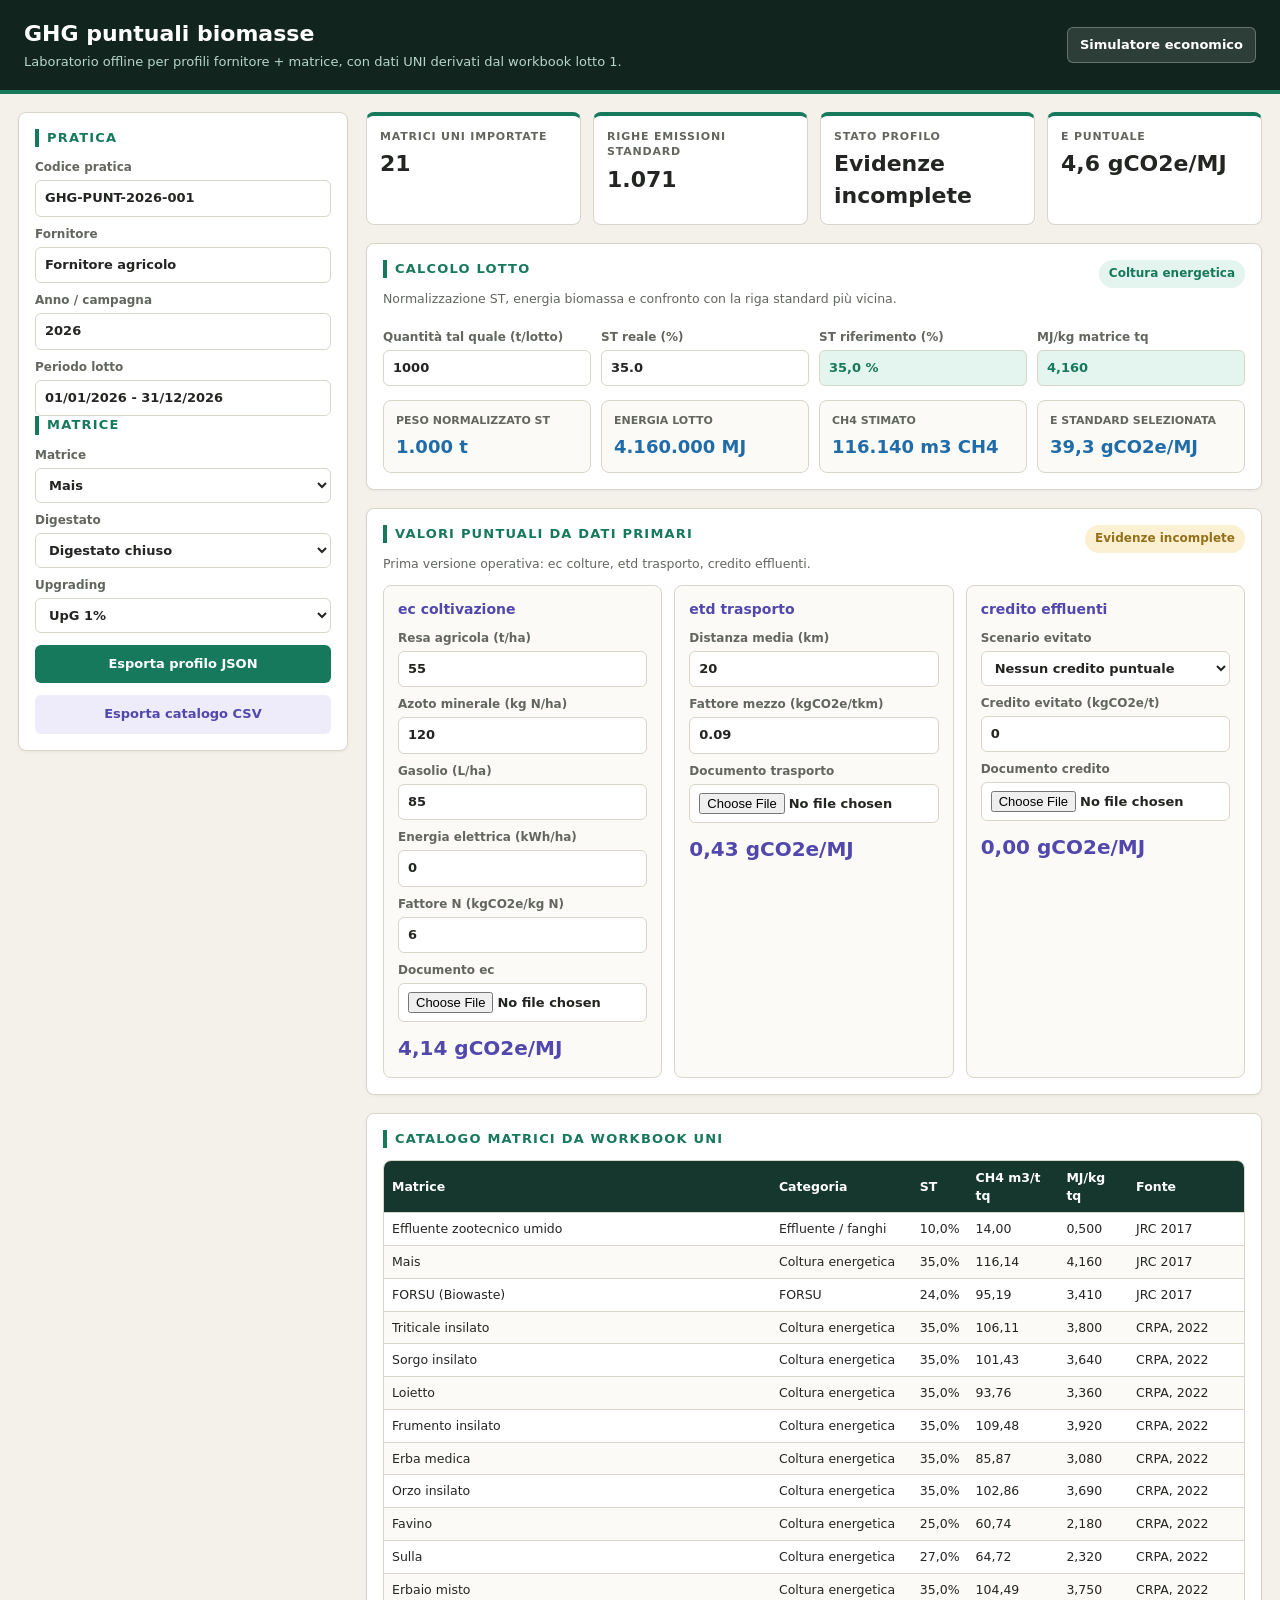
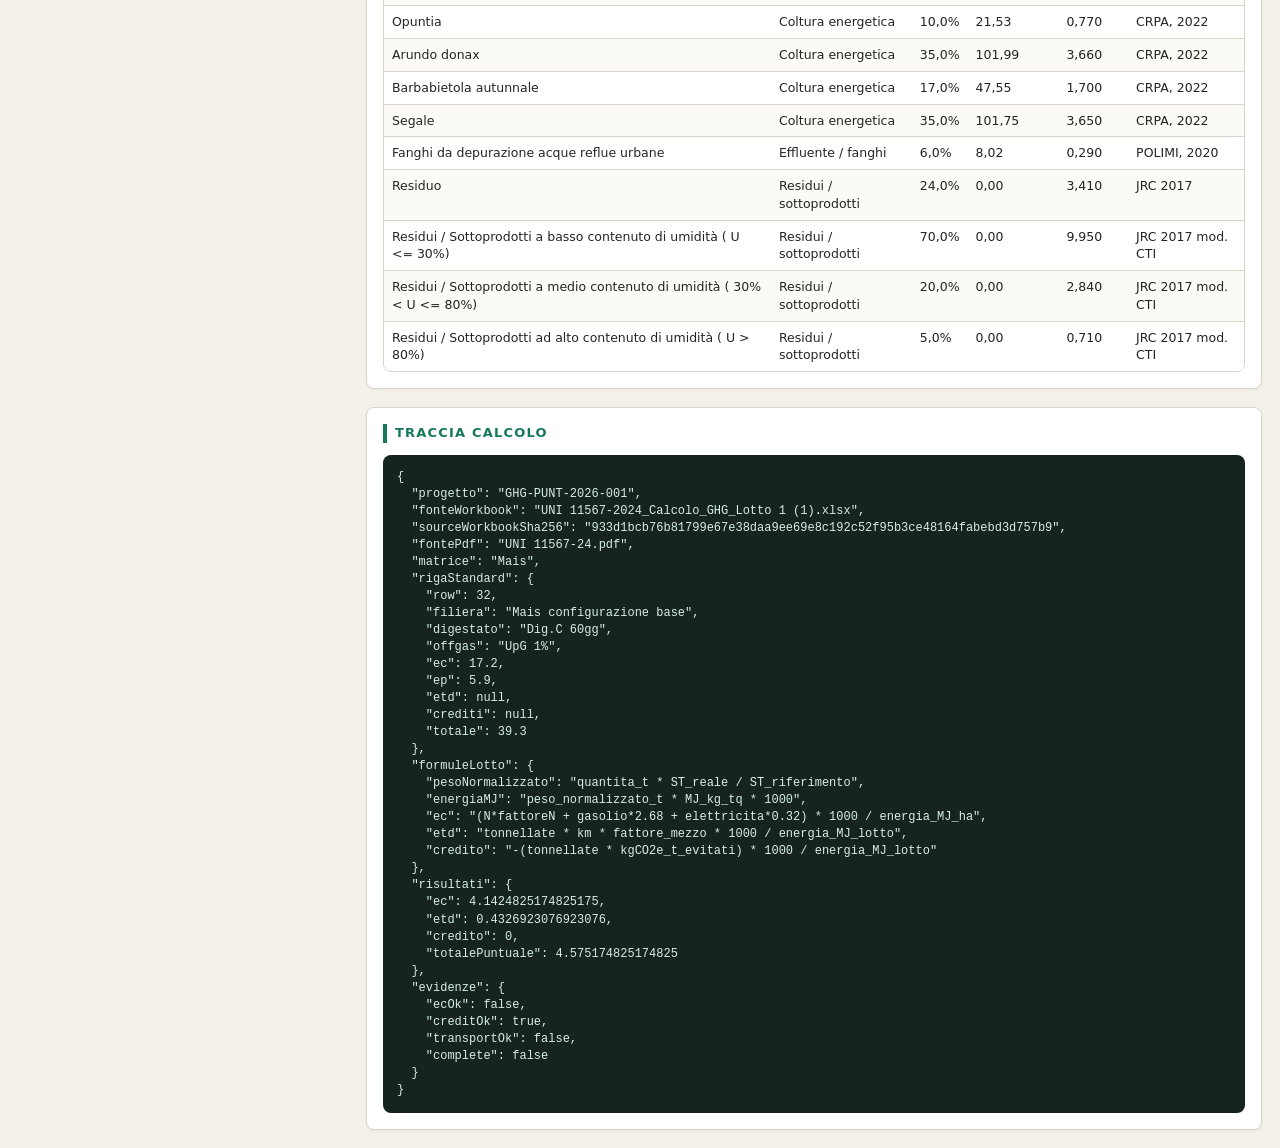
==== ghg-puntuali/index.html @ 894444f7 "Add punctual GHG analysis module" ====
<!DOCTYPE html>
<html lang="it">
<head>
  <meta charset="UTF-8">
  <meta name="viewport" content="width=device-width, initial-scale=1.0">
  <title>GHG puntuali biomasse - UNI/TS 11567:2024</title>
  <link rel="stylesheet" href="styles.css">
</head>
<body>
  <header class="app-header">
    <div>
      <h1>GHG puntuali biomasse</h1>
      <p>Laboratorio offline per profili fornitore + matrice, con dati UNI derivati dal workbook lotto 1.</p>
    </div>
    <a class="back-link" href="../index.html">Simulatore economico</a>
  </header>

  <main class="layout">
    <aside class="panel">
      <h2>Pratica</h2>
      <label>Codice pratica<input id="projectCode" value="GHG-PUNT-2026-001"></label>
      <label>Fornitore<input id="supplierName" value="Fornitore agricolo"></label>
      <label>Anno / campagna<input id="campaignYear" type="number" value="2026"></label>
      <label>Periodo lotto<input id="lotPeriod" value="01/01/2026 - 31/12/2026"></label>

      <h2>Matrice</h2>
      <label>Matrice<select id="matrixSelect"></select></label>
      <label>Digestato<select id="digestate">
        <option value="Dig.C">Digestato chiuso</option>
        <option value="Dig.A">Digestato aperto</option>
      </select></label>
      <label>Upgrading<select id="offgas">
        <option>UpG 1%</option>
        <option>UpG 0.2%</option>
        <option>S/C OffG</option>
        <option>C/C OffG</option>
      </select></label>

      <button id="downloadProfile" class="primary">Esporta profilo JSON</button>
      <button id="downloadCsv" class="secondary">Esporta catalogo CSV</button>
    </aside>

    <section class="content">
      <section class="kpis">
        <div class="kpi">
          <span>Matrici UNI importate</span>
          <strong id="kMatrices">-</strong>
        </div>
        <div class="kpi">
          <span>Righe emissioni standard</span>
          <strong id="kStandards">-</strong>
        </div>
        <div class="kpi">
          <span>Stato profilo</span>
          <strong id="kStatus">-</strong>
        </div>
        <div class="kpi">
          <span>E puntuale</span>
          <strong id="kPunctual">-</strong>
        </div>
      </section>

      <section class="panel wide">
        <div class="section-head">
          <div>
            <h2>Calcolo lotto</h2>
            <p>Normalizzazione ST, energia biomassa e confronto con la riga standard più vicina.</p>
          </div>
          <span id="matrixCategory" class="tag">-</span>
        </div>
        <div class="form-grid">
          <label>Quantità tal quale (t/lotto)<input id="quantityT" type="number" value="1000" min="0" step="1"></label>
          <label>ST reale (%)<input id="realSt" type="number" value="35" min="0" max="100" step="0.1"></label>
          <label>ST riferimento (%)<input id="refSt" readonly></label>
          <label>MJ/kg matrice tq<input id="mjKg" readonly></label>
        </div>
        <div class="result-grid">
          <div><span>Peso normalizzato ST</span><strong id="normTon">-</strong></div>
          <div><span>Energia lotto</span><strong id="energyMj">-</strong></div>
          <div><span>CH4 stimato</span><strong id="methaneM3">-</strong></div>
          <div><span>E standard selezionata</span><strong id="standardTotal">-</strong></div>
        </div>
      </section>

      <section class="panel wide">
        <div class="section-head">
          <div>
            <h2>Valori puntuali da dati primari</h2>
            <p>Prima versione operativa: ec colture, etd trasporto, credito effluenti.</p>
          </div>
          <span id="evidenceStatus" class="tag warn">Evidenze incomplete</span>
        </div>

        <div class="calc-columns">
          <div class="calc-card">
            <h3>ec coltivazione</h3>
            <label>Resa agricola (t/ha)<input id="yieldTha" type="number" value="55" min="0" step="0.1"></label>
            <label>Azoto minerale (kg N/ha)<input id="nitrogenKgHa" type="number" value="120" min="0" step="1"></label>
            <label>Gasolio (L/ha)<input id="dieselLHa" type="number" value="85" min="0" step="1"></label>
            <label>Energia elettrica (kWh/ha)<input id="electricityKwhHa" type="number" value="0" min="0" step="1"></label>
            <label>Fattore N (kgCO2e/kg N)<input id="factorN" type="number" value="6" min="0" step="0.01"></label>
            <label>Documento ec<input id="docEc" type="file"></label>
            <strong id="ecOut">-</strong>
          </div>

          <div class="calc-card">
            <h3>etd trasporto</h3>
            <label>Distanza media (km)<input id="distanceKm" type="number" value="20" min="0" step="0.1"></label>
            <label>Fattore mezzo (kgCO2e/tkm)<input id="transportFactor" type="number" value="0.09" min="0" step="0.001"></label>
            <label>Documento trasporto<input id="docTransport" type="file"></label>
            <strong id="etdOut">-</strong>
          </div>

          <div class="calc-card">
            <h3>credito effluenti</h3>
            <label>Scenario evitato<select id="avoidedScenario">
              <option value="none">Nessun credito puntuale</option>
              <option value="open_storage">Stoccaggio aperto evitato</option>
              <option value="covered_storage">Stoccaggio coperto migliorato</option>
            </select></label>
            <label>Credito evitato (kgCO2e/t)<input id="avoidedKgT" type="number" value="0" step="1"></label>
            <label>Documento credito<input id="docCredit" type="file"></label>
            <strong id="creditOut">-</strong>
          </div>
        </div>
      </section>

      <section class="panel wide">
        <h2>Catalogo matrici da workbook UNI</h2>
        <div class="table-wrap">
          <table>
            <thead>
              <tr><th>Matrice</th><th>Categoria</th><th>ST</th><th>CH4 m3/t tq</th><th>MJ/kg tq</th><th>Fonte</th></tr>
            </thead>
            <tbody id="matrixRows"></tbody>
          </table>
        </div>
      </section>

      <section class="panel wide">
        <h2>Traccia calcolo</h2>
        <pre id="traceBox"></pre>
      </section>
    </section>
  </main>

  <script src="data/uni11567-derived.js"></script>
  <script src="app.js"></script>
</body>
</html>
---- ghg-puntuali/styles.css ----
:root{
  --bg:#f4f1ea;
  --panel:#ffffff;
  --ink:#232522;
  --muted:#62665f;
  --line:#d9d5ca;
  --green:#16795b;
  --green2:#e4f4ee;
  --purple:#5147ad;
  --purple2:#eeecfb;
  --red:#b93a2f;
  --amber:#947018;
  --blue:#1f6ca8;
}
*{box-sizing:border-box}
body{margin:0;background:var(--bg);color:var(--ink);font-family:system-ui,-apple-system,"Segoe UI",Roboto,Arial,sans-serif;line-height:1.42}
.app-header{display:flex;justify-content:space-between;gap:16px;align-items:center;background:#11241e;color:#fff;padding:18px 24px;border-bottom:4px solid var(--green)}
.app-header h1{margin:0;font-size:22px}
.app-header p{margin:4px 0 0;color:#b8d5ca;font-size:13px}
.back-link{color:#fff;background:rgba(255,255,255,.12);text-decoration:none;padding:8px 12px;border:1px solid rgba(255,255,255,.28);border-radius:6px;font-size:13px;font-weight:700;white-space:nowrap}
.layout{max-width:1440px;margin:0 auto;padding:18px;display:grid;grid-template-columns:330px 1fr;gap:18px;align-items:start}
.content{display:grid;gap:18px}
.panel{background:var(--panel);border:1px solid var(--line);border-radius:8px;padding:16px;box-shadow:0 1px 3px rgba(0,0,0,.05)}
.panel.wide{min-width:0}
h2{margin:0 0 12px;font-size:13px;text-transform:uppercase;letter-spacing:1.2px;color:var(--green);border-left:4px solid var(--green);padding-left:8px}
h3{margin:0 0 10px;font-size:14px;color:var(--purple)}
p{margin:0}
label{display:block;margin:9px 0 0;font-size:12px;color:var(--muted);font-weight:650}
input,select{width:100%;margin-top:4px;padding:8px 9px;border:1px solid var(--line);border-radius:6px;background:#fff;color:var(--ink);font:inherit;font-size:13px}
input[readonly]{background:var(--green2);color:var(--green);font-weight:800}
input:focus,select:focus,button:focus{outline:2px solid #837be0;outline-offset:1px}
button{width:100%;border:0;border-radius:6px;padding:10px 12px;margin-top:12px;font:inherit;font-size:13px;font-weight:800;cursor:pointer}
.primary{background:var(--green);color:#fff}
.secondary{background:var(--purple2);color:var(--purple)}
.kpis{display:grid;grid-template-columns:repeat(4,minmax(0,1fr));gap:12px}
.kpi{background:#fff;border:1px solid var(--line);border-top:4px solid var(--green);border-radius:8px;padding:13px}
.kpi span{display:block;font-size:11px;color:var(--muted);text-transform:uppercase;letter-spacing:.8px;font-weight:800}
.kpi strong{display:block;margin-top:4px;font-size:22px;color:var(--ink)}
.section-head{display:flex;justify-content:space-between;gap:12px;align-items:flex-start;margin-bottom:12px}
.section-head p{color:var(--muted);font-size:12.5px}
.tag{display:inline-flex;align-items:center;min-height:28px;padding:5px 10px;border-radius:999px;background:var(--green2);color:var(--green);font-size:12px;font-weight:800;white-space:nowrap}
.tag.warn{background:#fbf0d2;color:var(--amber)}
.tag.no{background:#f9e4e1;color:var(--red)}
.form-grid{display:grid;grid-template-columns:repeat(4,minmax(0,1fr));gap:10px}
.result-grid{display:grid;grid-template-columns:repeat(4,minmax(0,1fr));gap:10px;margin-top:14px}
.result-grid div{border:1px solid var(--line);border-radius:8px;padding:12px;background:#fbfaf7}
.result-grid span{display:block;font-size:11px;color:var(--muted);text-transform:uppercase;font-weight:800}
.result-grid strong{display:block;margin-top:5px;color:var(--blue);font-size:18px}
.calc-columns{display:grid;grid-template-columns:repeat(3,minmax(0,1fr));gap:12px}
.calc-card{border:1px solid var(--line);border-radius:8px;padding:14px;background:#fbfaf7}
.calc-card strong{display:block;margin-top:12px;font-size:20px;color:var(--purple)}
.table-wrap{overflow:auto;border:1px solid var(--line);border-radius:8px}
table{width:100%;border-collapse:collapse;min-width:860px;font-size:12.5px;background:#fff}
th{position:sticky;top:0;background:#15372d;color:#fff;text-align:left;padding:8px}
td{border-top:1px solid var(--line);padding:7px 8px;vertical-align:top}
tbody tr:nth-child(even){background:#fbfaf7}
pre{white-space:pre-wrap;word-break:break-word;background:#16231f;color:#d7eee5;border-radius:8px;padding:14px;min-height:140px;font-size:12px;margin:0}
@media(max-width:1050px){
  .layout{grid-template-columns:1fr}
  .kpis,.form-grid,.result-grid,.calc-columns{grid-template-columns:1fr 1fr}
}
@media(max-width:680px){
  .app-header{display:block}
  .back-link{display:inline-block;margin-top:12px}
  .kpis,.form-grid,.result-grid,.calc-columns{grid-template-columns:1fr}
}
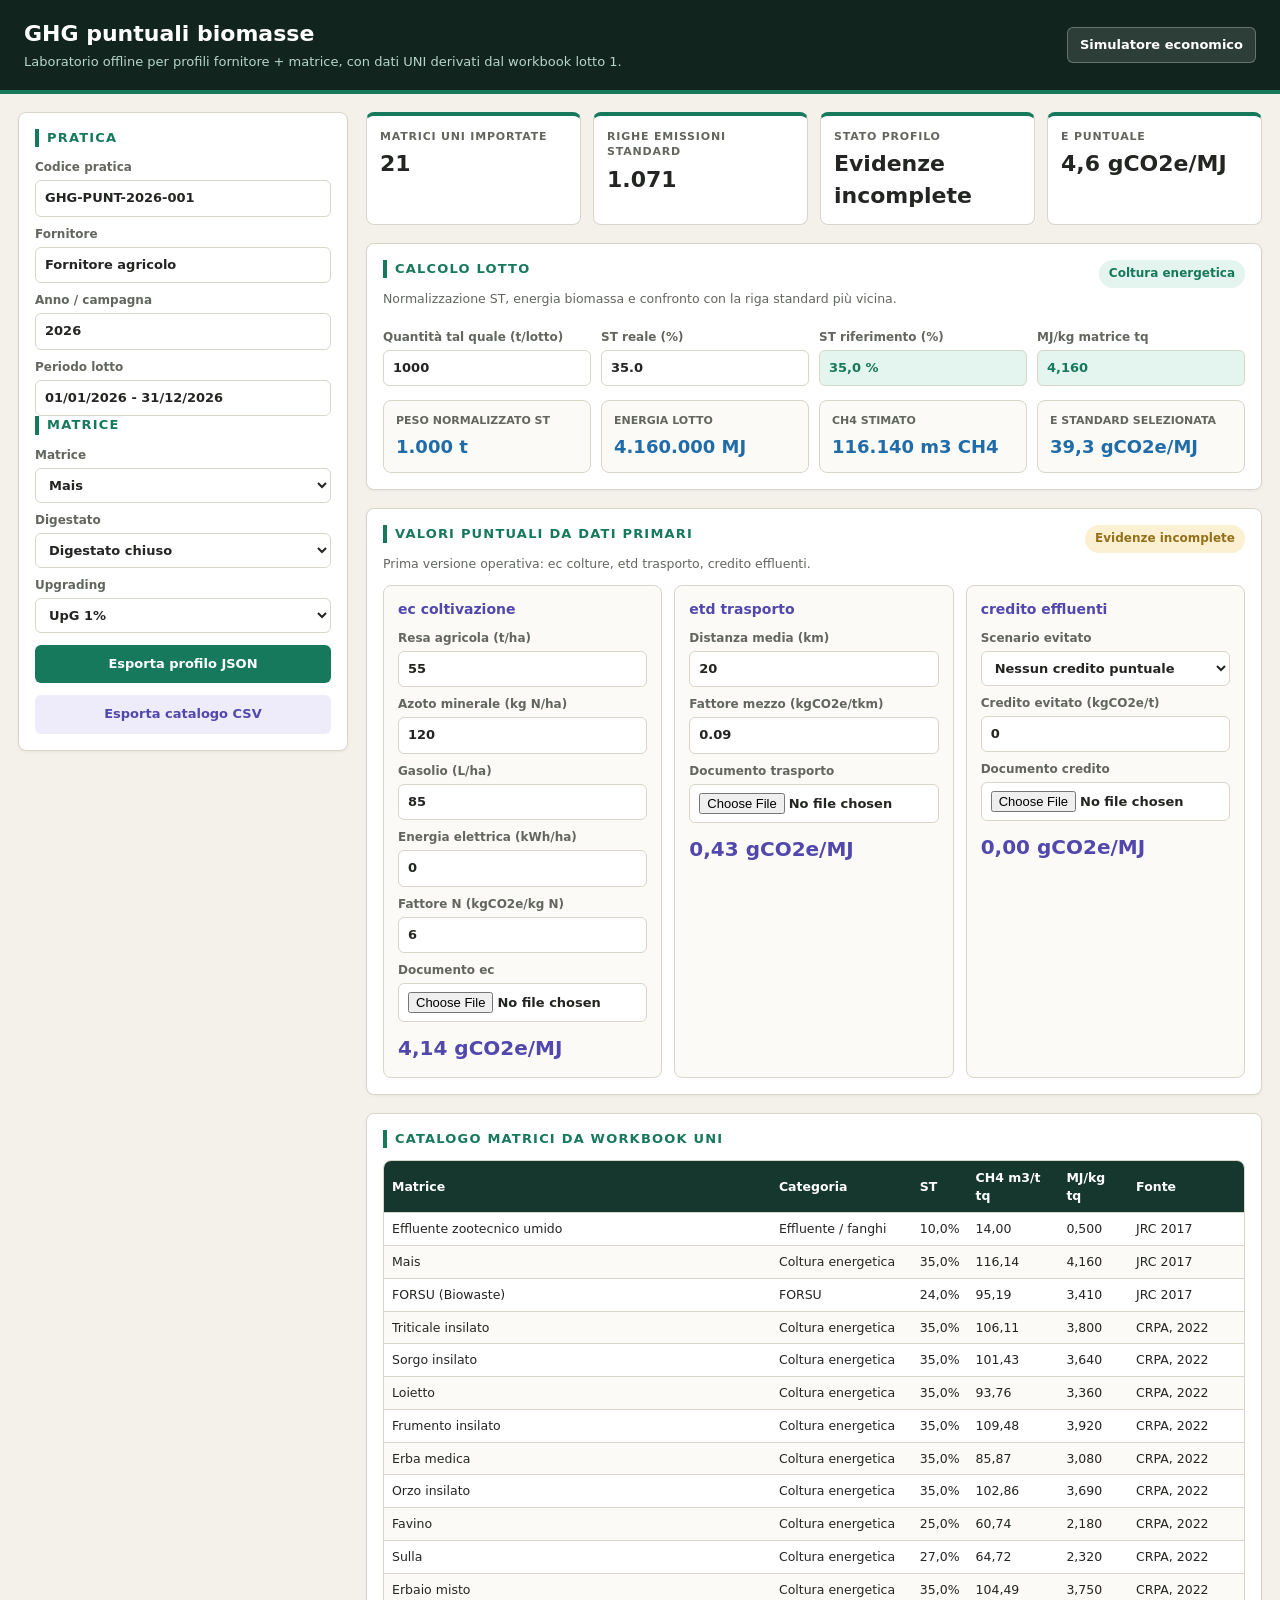
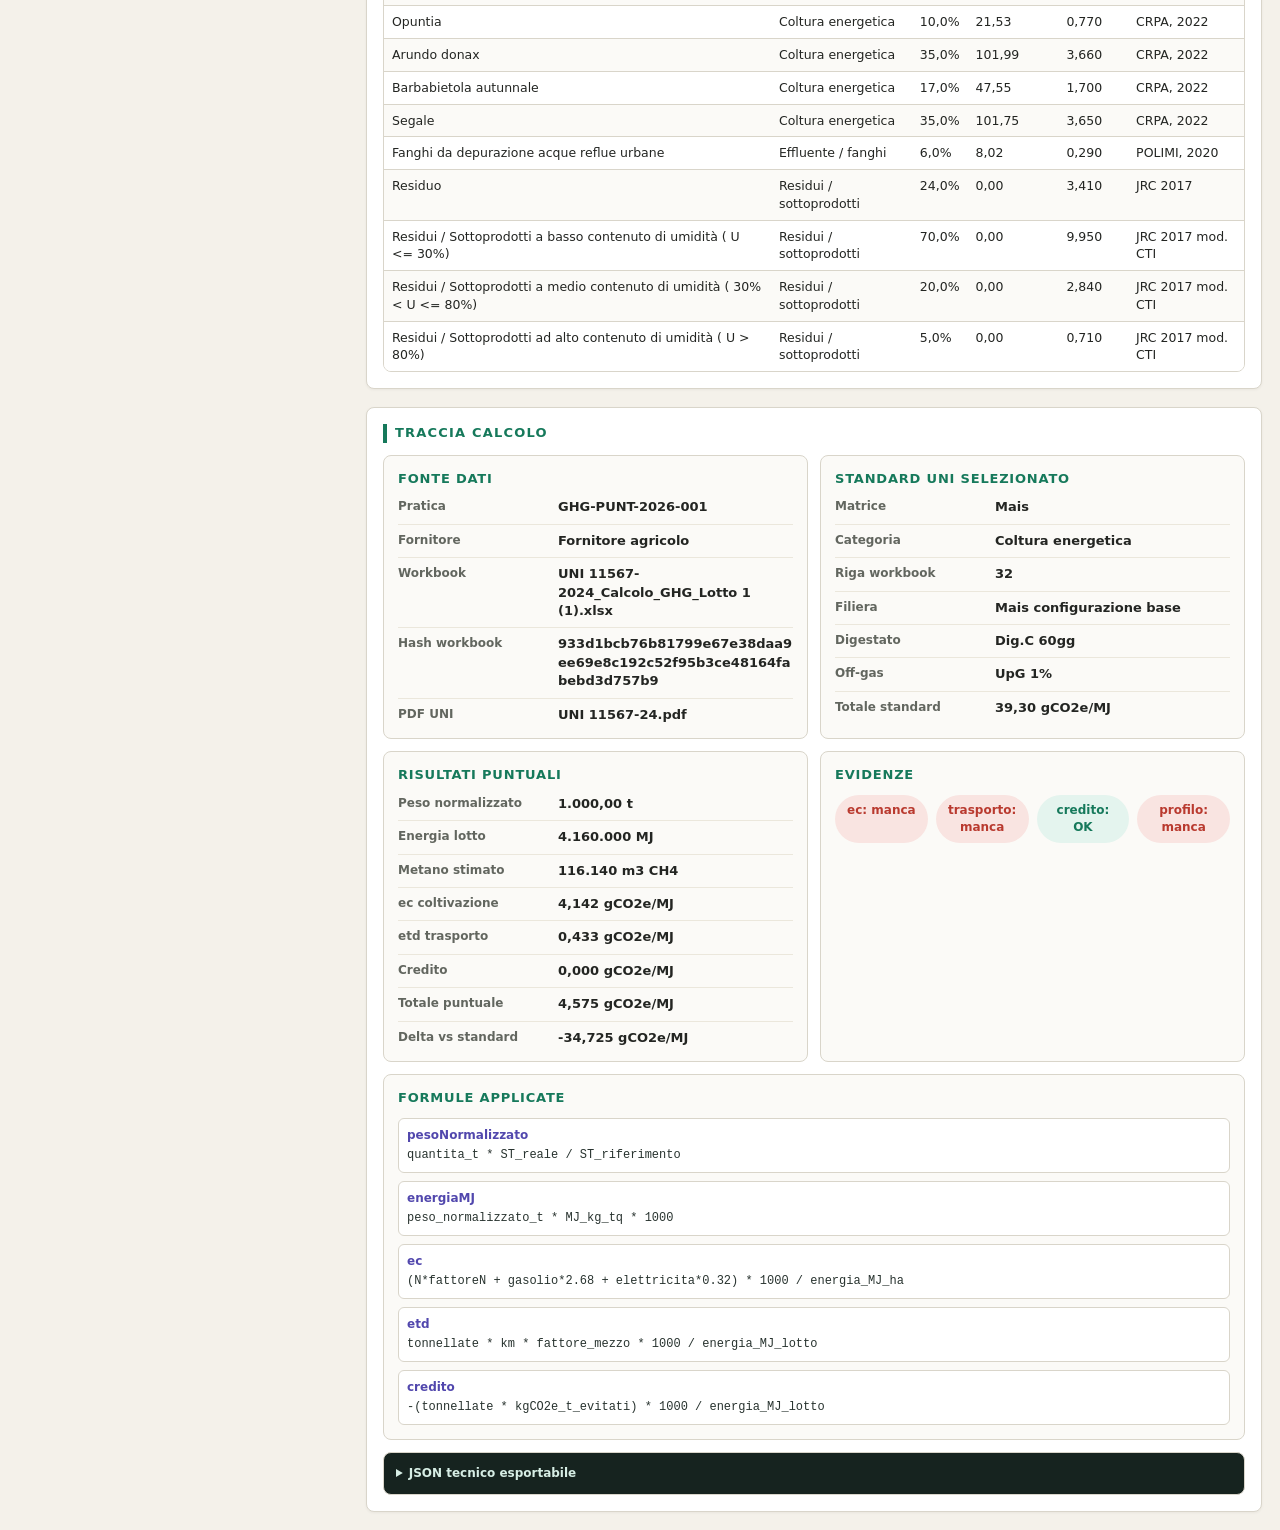
==== commit 9770e375: "Improve punctual GHG calculation trace" ====
--- a/ghg-puntuali/index.html
+++ b/ghg-puntuali/index.html
@@ -139,7 +139,7 @@
 
       <section class="panel wide">
         <h2>Traccia calcolo</h2>
-        <pre id="traceBox"></pre>
+        <div id="traceBox" class="trace-grid"></div>
       </section>
     </section>
   </main>
--- a/ghg-puntuali/styles.css
+++ b/ghg-puntuali/styles.css
@@ -54,13 +54,32 @@
 th{position:sticky;top:0;background:#15372d;color:#fff;text-align:left;padding:8px}
 td{border-top:1px solid var(--line);padding:7px 8px;vertical-align:top}
 tbody tr:nth-child(even){background:#fbfaf7}
-pre{white-space:pre-wrap;word-break:break-word;background:#16231f;color:#d7eee5;border-radius:8px;padding:14px;min-height:140px;font-size:12px;margin:0}
+.trace-grid{display:grid;grid-template-columns:repeat(2,minmax(0,1fr));gap:12px}
+.trace-card{border:1px solid var(--line);border-radius:8px;background:#fbfaf7;padding:14px}
+.trace-card.full{grid-column:1/-1}
+.trace-card h3{margin:0 0 10px;font-size:13px;color:var(--green);text-transform:uppercase;letter-spacing:.8px}
+.trace-list{display:grid;gap:7px;margin:0}
+.trace-row{display:grid;grid-template-columns:150px 1fr;gap:10px;border-top:1px solid #ebe7dc;padding-top:7px}
+.trace-row:first-child{border-top:0;padding-top:0}
+.trace-row span{color:var(--muted);font-size:12px;font-weight:800}
+.trace-row strong{font-size:13px;color:var(--ink);word-break:break-word}
+.trace-formulas{display:grid;gap:8px}
+.formula{display:grid;gap:3px;background:#fff;border:1px solid var(--line);border-radius:6px;padding:8px}
+.formula span{font-size:12px;color:var(--purple);font-weight:800}
+.formula code{font-size:12px;white-space:normal;word-break:break-word;color:#28332f}
+.evidence-list{display:grid;grid-template-columns:repeat(4,minmax(0,1fr));gap:8px}
+.evidence-chip{border-radius:999px;padding:7px 10px;font-size:12px;font-weight:800;text-align:center;background:#f9e4e1;color:var(--red)}
+.evidence-chip.ok{background:var(--green2);color:var(--green)}
+details.trace-raw{grid-column:1/-1;border:1px solid var(--line);border-radius:8px;background:#16231f;color:#d7eee5;padding:12px}
+details.trace-raw summary{cursor:pointer;font-size:12px;font-weight:800}
+details.trace-raw pre{white-space:pre-wrap;word-break:break-word;font-size:12px;margin:10px 0 0}
 @media(max-width:1050px){
   .layout{grid-template-columns:1fr}
-  .kpis,.form-grid,.result-grid,.calc-columns{grid-template-columns:1fr 1fr}
+  .kpis,.form-grid,.result-grid,.calc-columns,.trace-grid{grid-template-columns:1fr 1fr}
+  .evidence-list{grid-template-columns:1fr 1fr}
 }
 @media(max-width:680px){
   .app-header{display:block}
   .back-link{display:inline-block;margin-top:12px}
-  .kpis,.form-grid,.result-grid,.calc-columns{grid-template-columns:1fr}
+  .kpis,.form-grid,.result-grid,.calc-columns,.trace-grid,.evidence-list{grid-template-columns:1fr}
 }
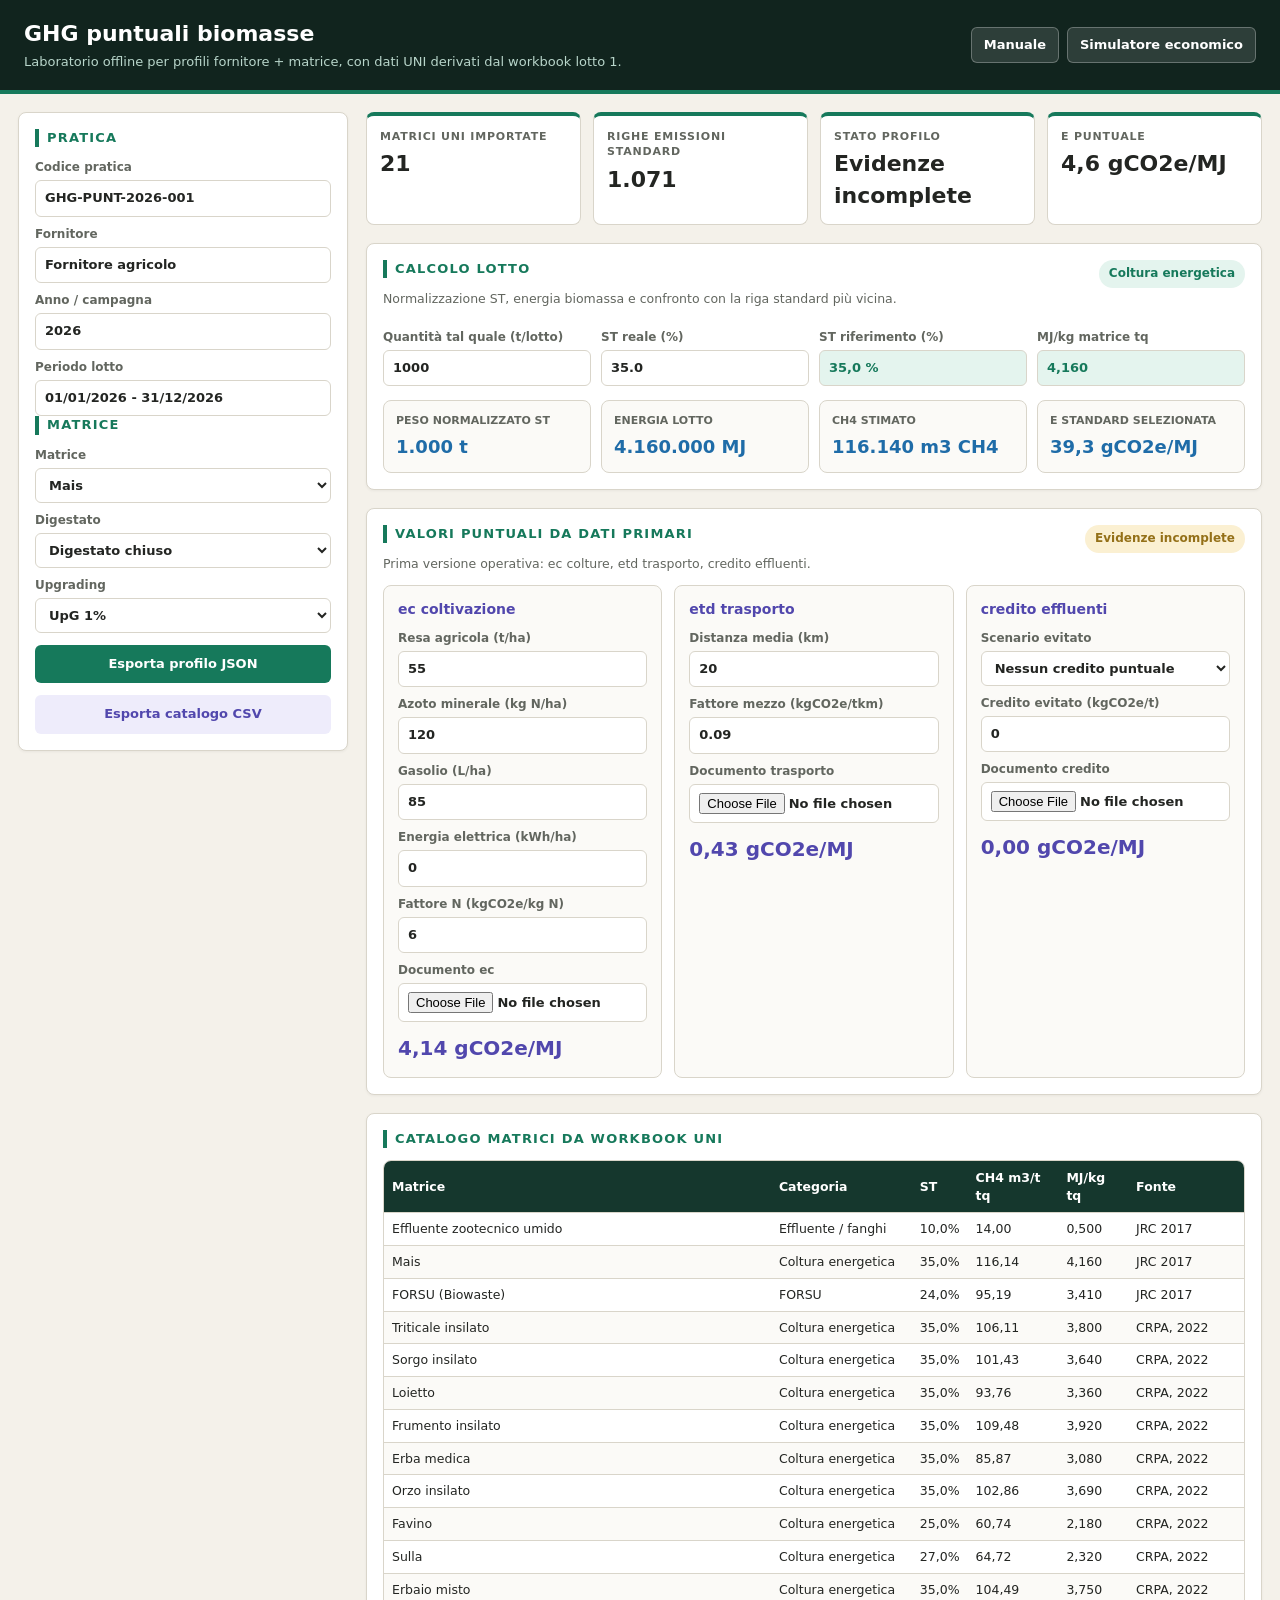
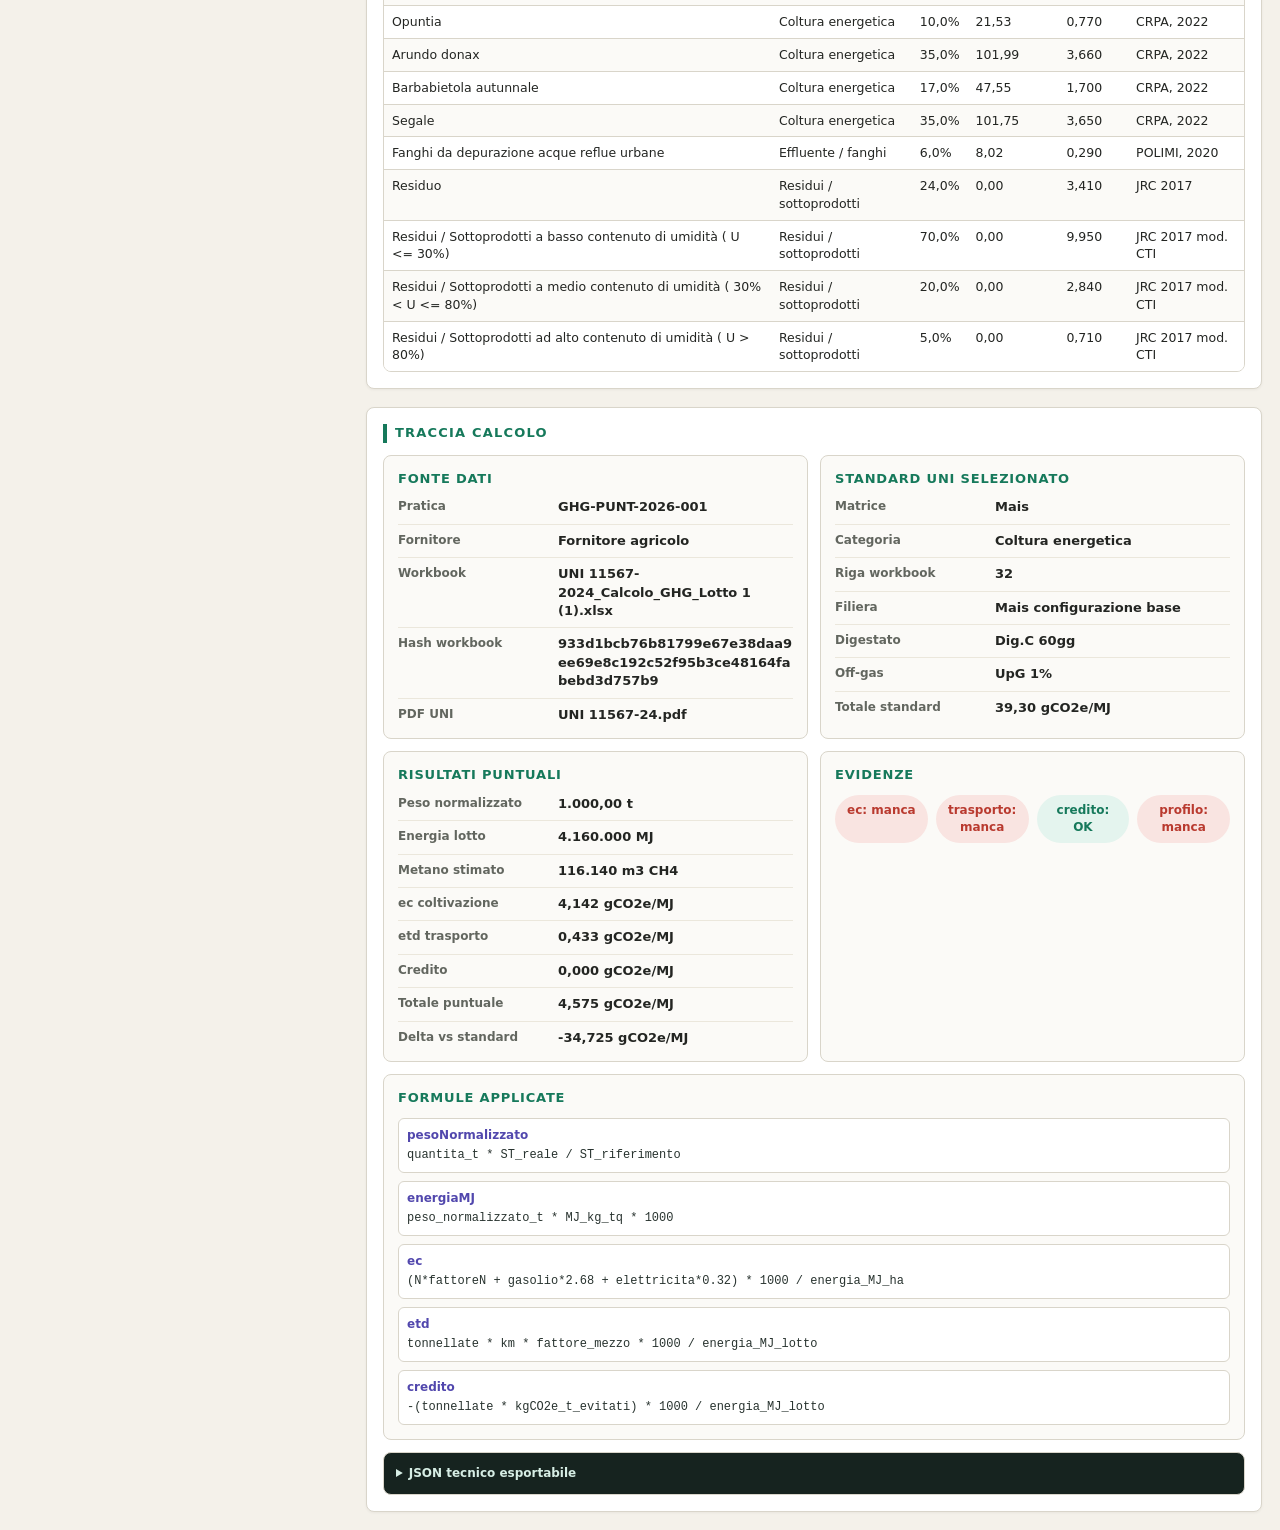
==== commit 527b139b: "Add punctual GHG user manual" ====
--- a/ghg-puntuali/index.html
+++ b/ghg-puntuali/index.html
@@ -12,7 +12,10 @@
       <h1>GHG puntuali biomasse</h1>
       <p>Laboratorio offline per profili fornitore + matrice, con dati UNI derivati dal workbook lotto 1.</p>
     </div>
-    <a class="back-link" href="../index.html">Simulatore economico</a>
+    <nav class="top-links">
+      <a class="back-link" href="manuale.html">Manuale</a>
+      <a class="back-link" href="../index.html">Simulatore economico</a>
+    </nav>
   </header>
 
   <main class="layout">
--- a/ghg-puntuali/styles.css
+++ b/ghg-puntuali/styles.css
@@ -17,6 +17,7 @@
 .app-header{display:flex;justify-content:space-between;gap:16px;align-items:center;background:#11241e;color:#fff;padding:18px 24px;border-bottom:4px solid var(--green)}
 .app-header h1{margin:0;font-size:22px}
 .app-header p{margin:4px 0 0;color:#b8d5ca;font-size:13px}
+.top-links{display:flex;gap:8px;flex-wrap:wrap;justify-content:flex-end}
 .back-link{color:#fff;background:rgba(255,255,255,.12);text-decoration:none;padding:8px 12px;border:1px solid rgba(255,255,255,.28);border-radius:6px;font-size:13px;font-weight:700;white-space:nowrap}
 .layout{max-width:1440px;margin:0 auto;padding:18px;display:grid;grid-template-columns:330px 1fr;gap:18px;align-items:start}
 .content{display:grid;gap:18px}
@@ -80,6 +81,7 @@
 }
 @media(max-width:680px){
   .app-header{display:block}
+  .top-links{justify-content:flex-start}
   .back-link{display:inline-block;margin-top:12px}
   .kpis,.form-grid,.result-grid,.calc-columns,.trace-grid,.evidence-list{grid-template-columns:1fr}
 }
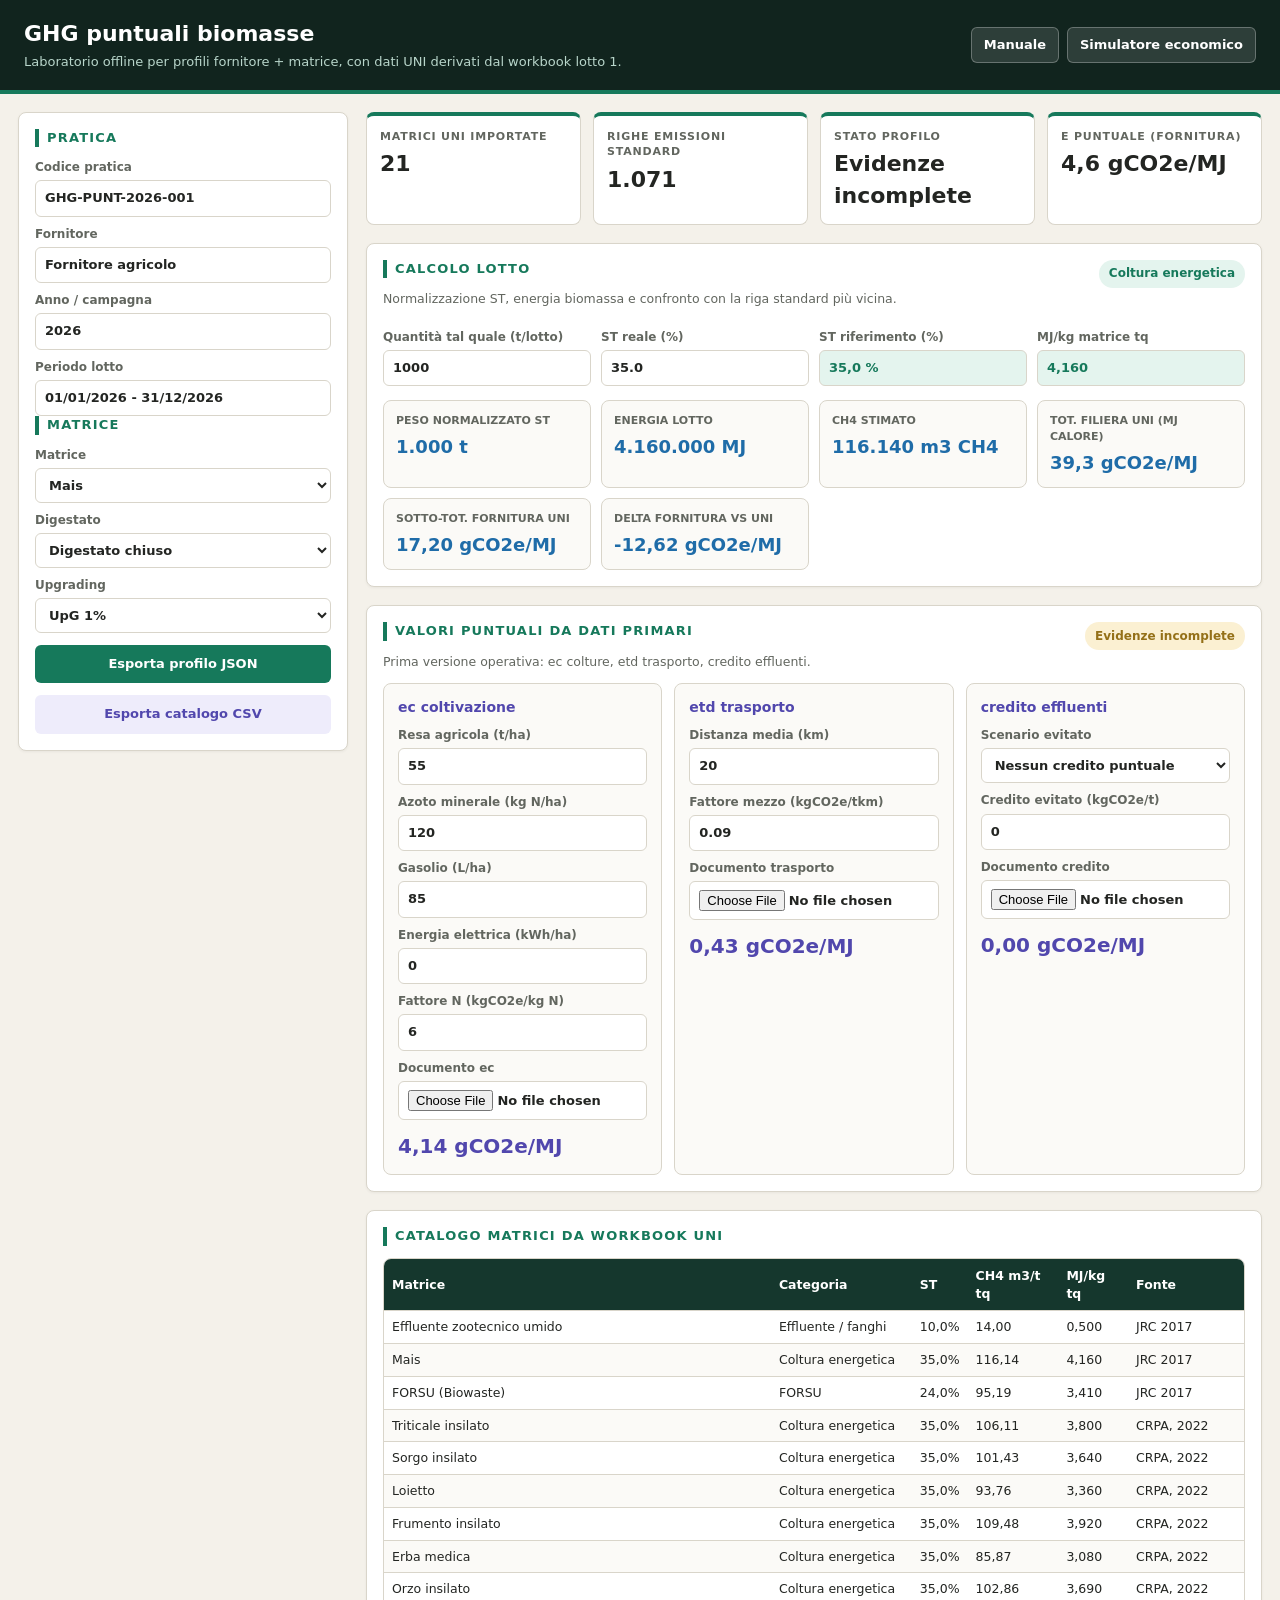
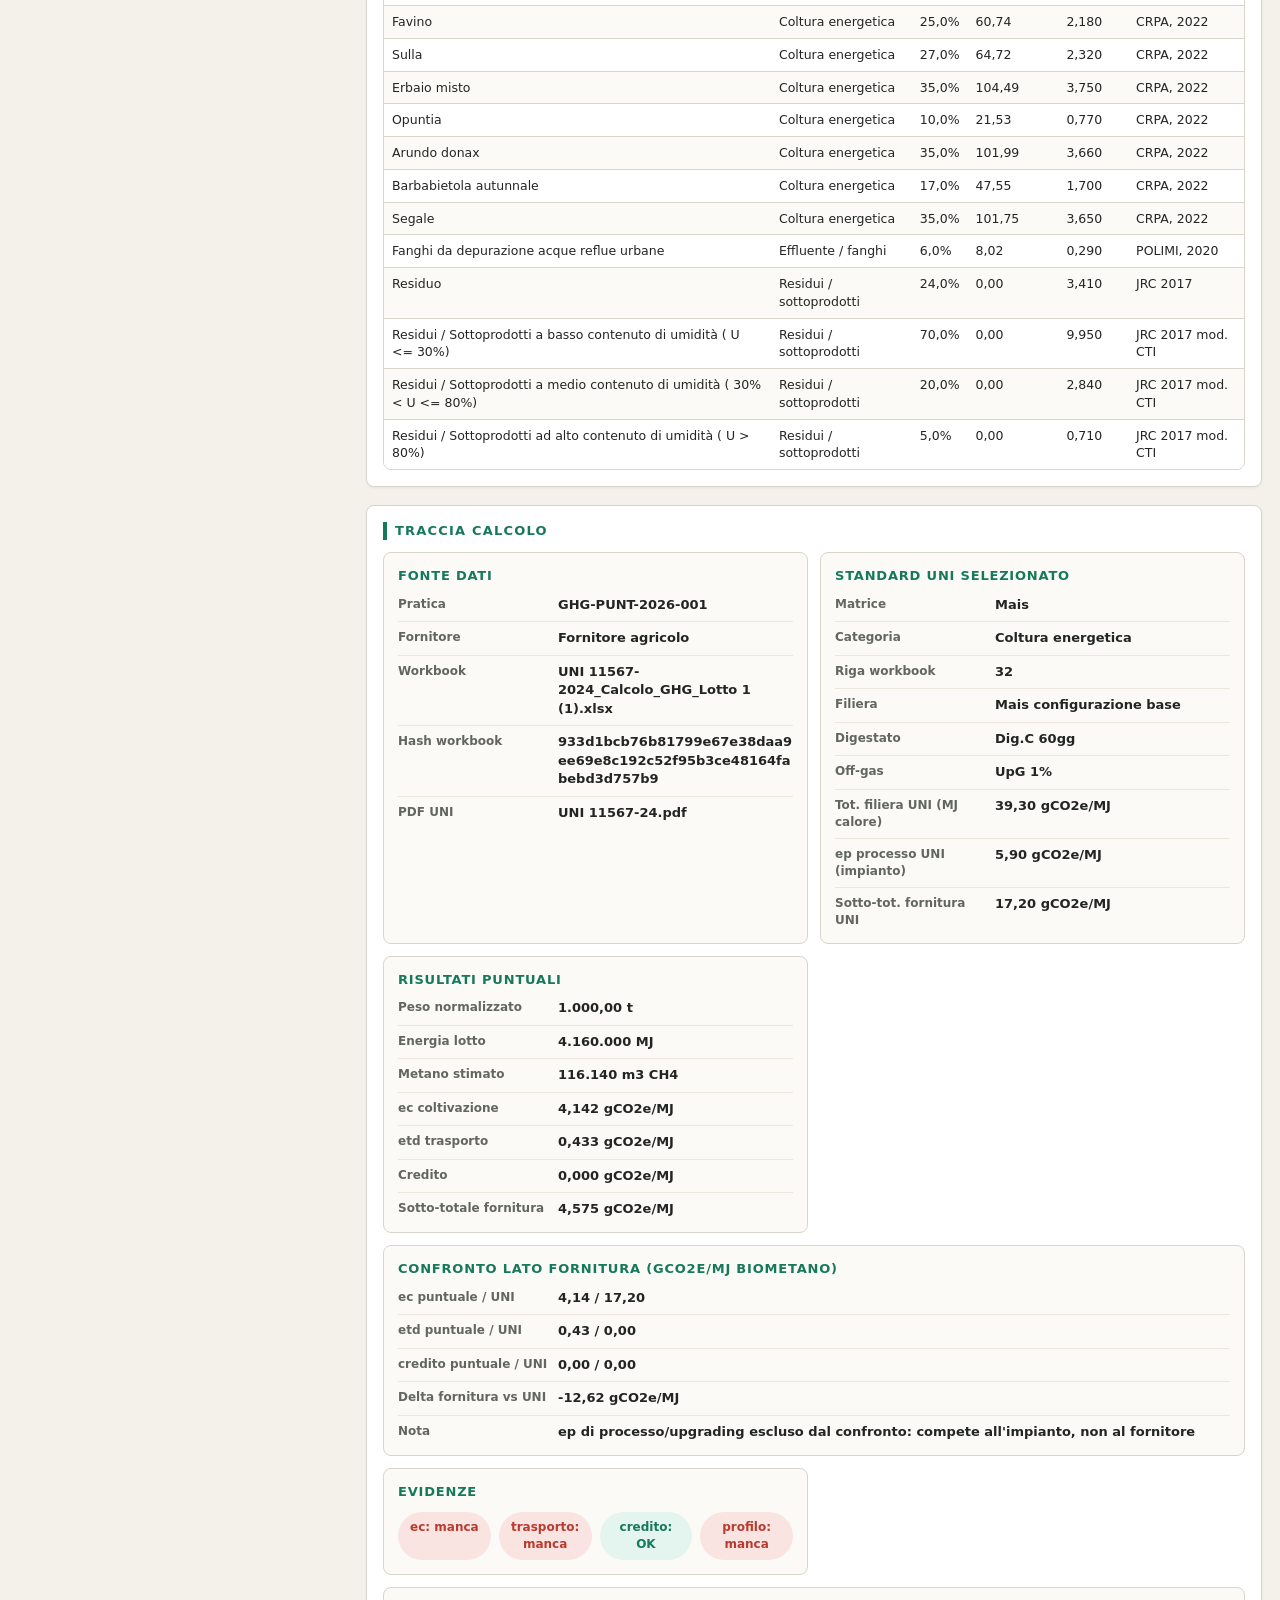
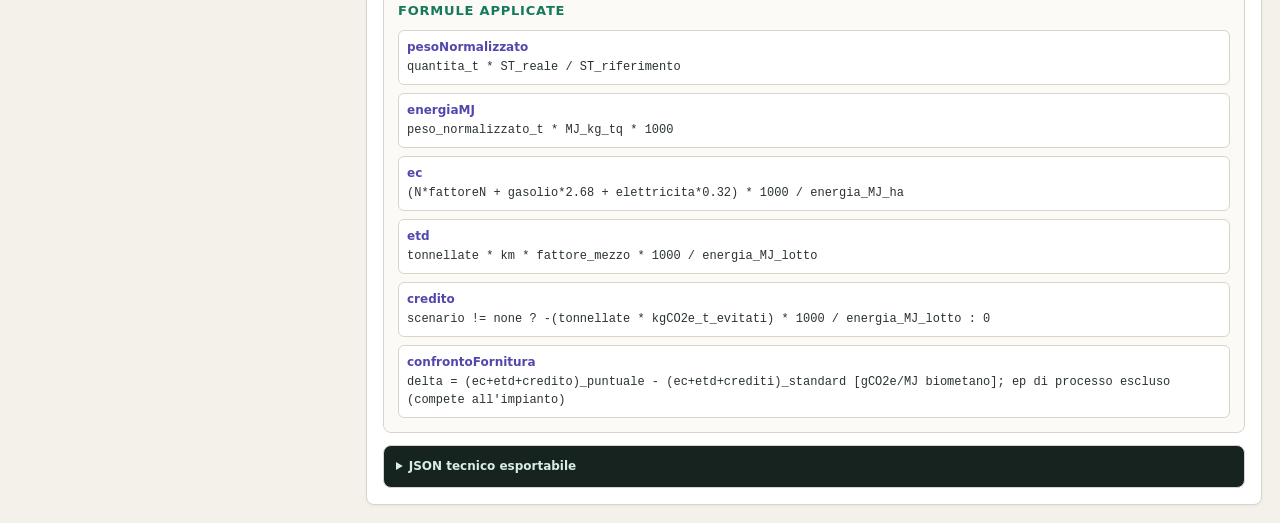
==== commit 3d95336d: "Clarify supplier-side punctual GHG comparison" ====
--- a/ghg-puntuali/index.html
+++ b/ghg-puntuali/index.html
@@ -58,7 +58,7 @@
           <strong id="kStatus">-</strong>
         </div>
         <div class="kpi">
-          <span>E puntuale</span>
+          <span>E puntuale (fornitura)</span>
           <strong id="kPunctual">-</strong>
         </div>
       </section>
@@ -81,7 +81,9 @@
           <div><span>Peso normalizzato ST</span><strong id="normTon">-</strong></div>
           <div><span>Energia lotto</span><strong id="energyMj">-</strong></div>
           <div><span>CH4 stimato</span><strong id="methaneM3">-</strong></div>
-          <div><span>E standard selezionata</span><strong id="standardTotal">-</strong></div>
+          <div><span>Tot. filiera UNI (MJ calore)</span><strong id="standardTotal">-</strong></div>
+          <div><span>Sotto-tot. fornitura UNI</span><strong id="standardSupply">-</strong></div>
+          <div><span>Delta fornitura vs UNI</span><strong id="supplyDelta">-</strong></div>
         </div>
       </section>
 
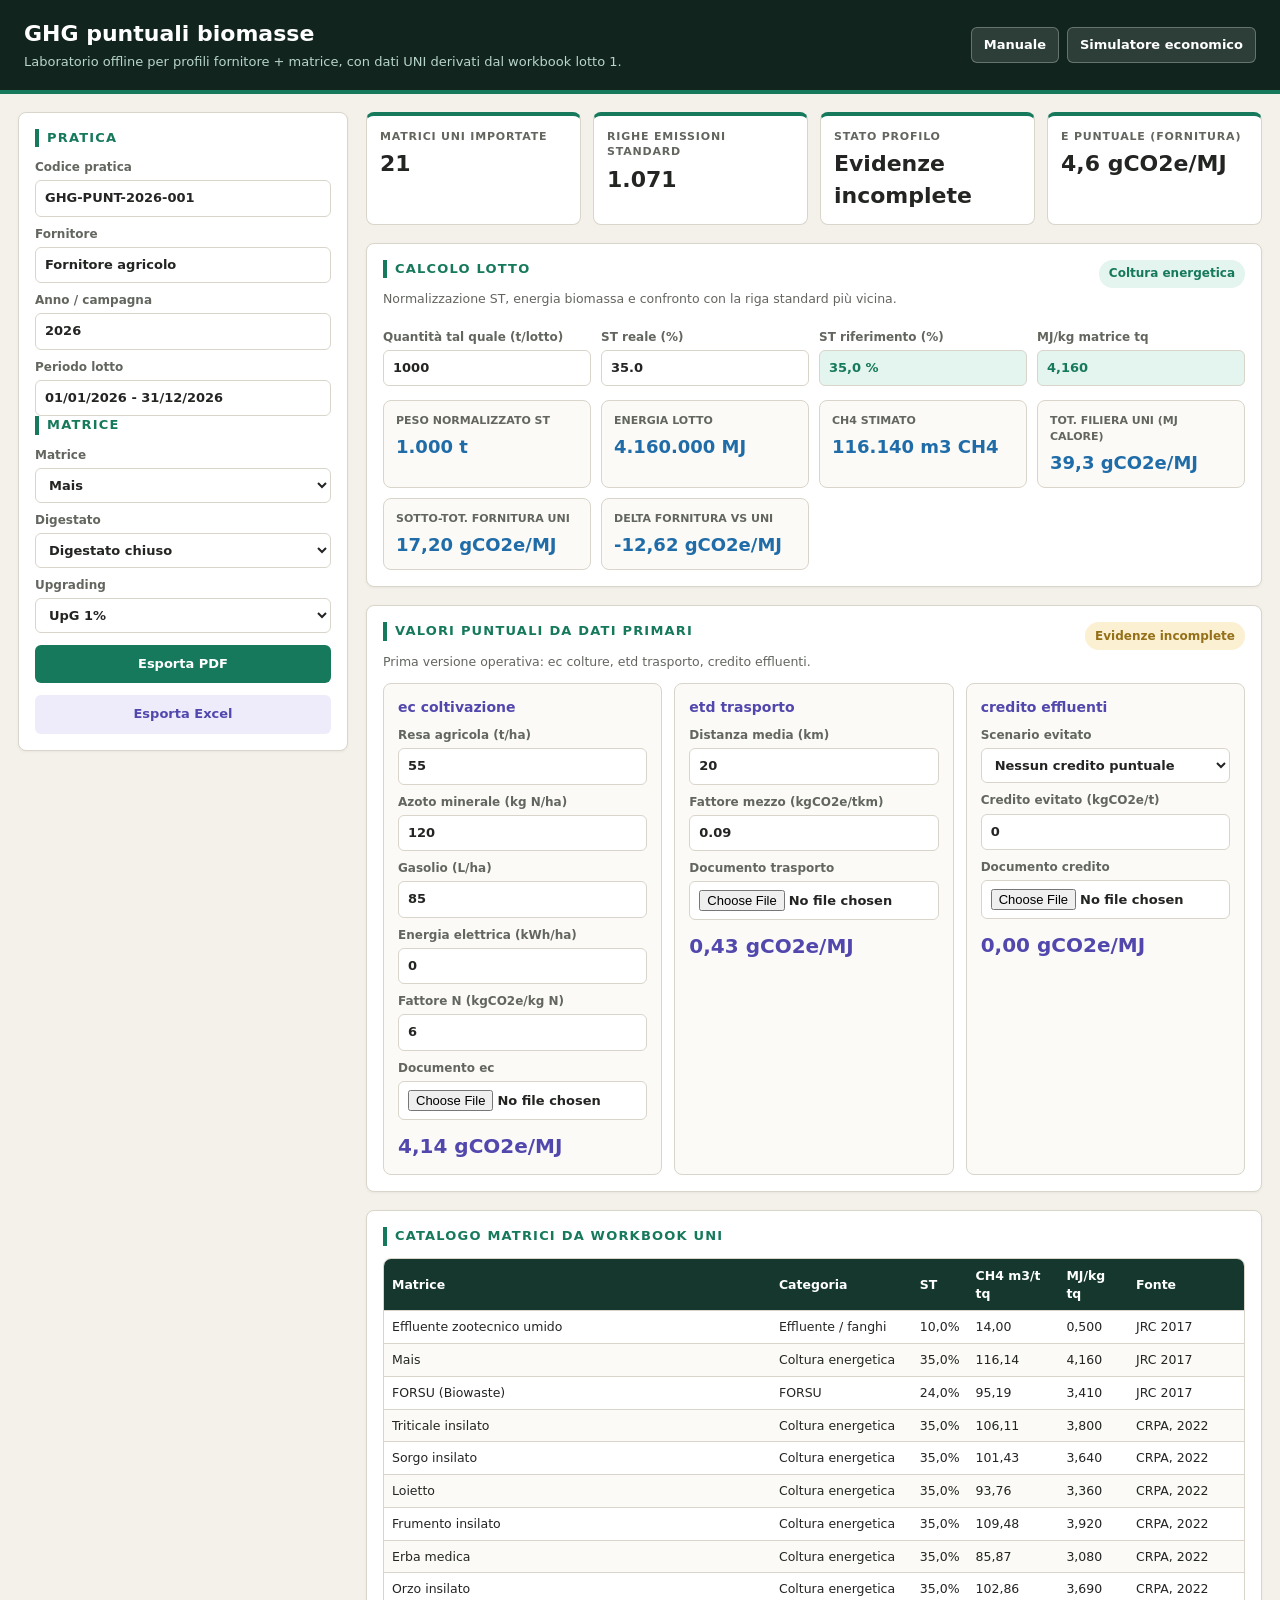
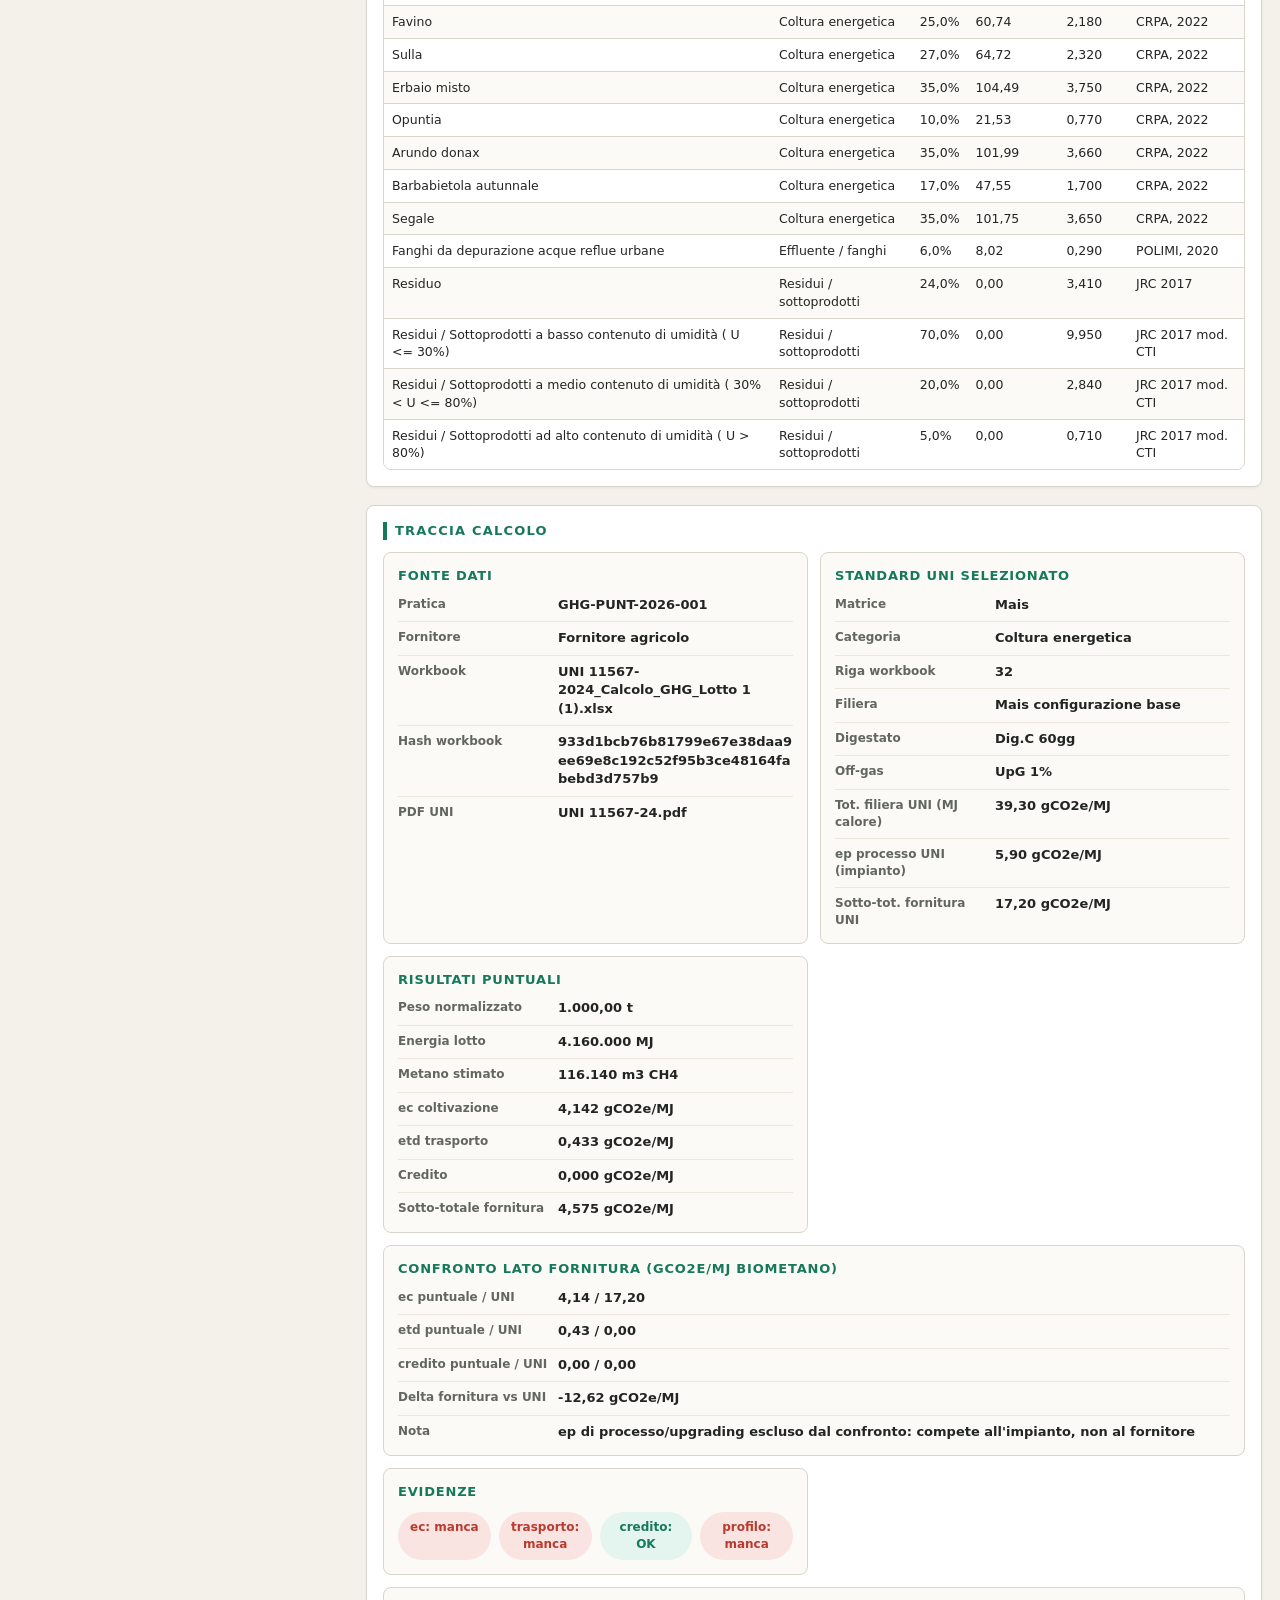
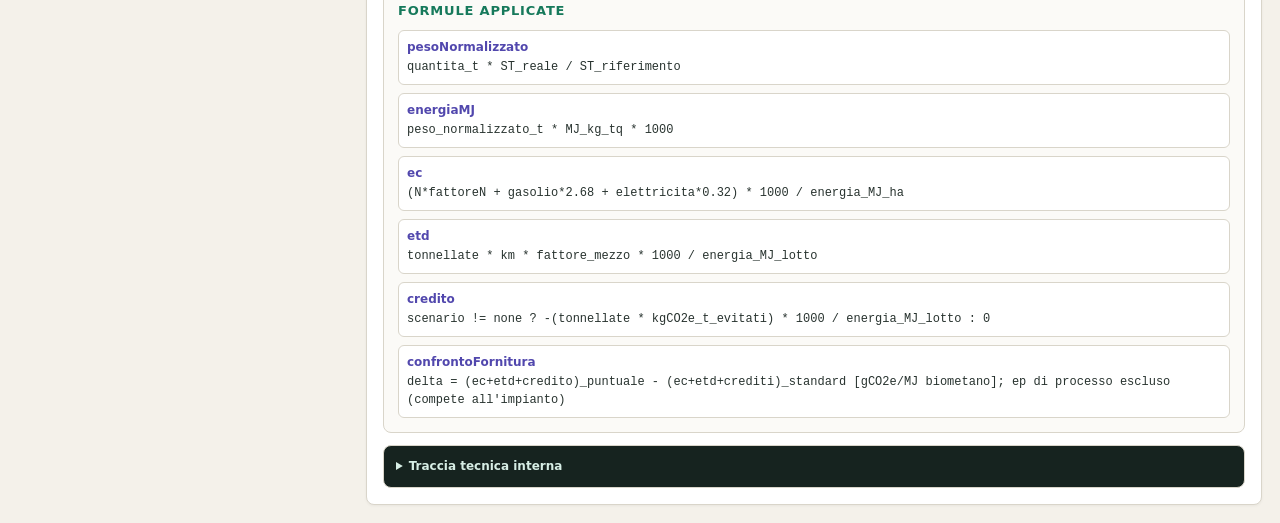
==== commit d199fae1: "Add PDF and Excel report exports" ====
--- a/ghg-puntuali/index.html
+++ b/ghg-puntuali/index.html
@@ -39,8 +39,8 @@
         <option>C/C OffG</option>
       </select></label>
 
-      <button id="downloadProfile" class="primary">Esporta profilo JSON</button>
-      <button id="downloadCsv" class="secondary">Esporta catalogo CSV</button>
+      <button id="exportPdf" class="primary">Esporta PDF</button>
+      <button id="exportExcel" class="secondary">Esporta Excel</button>
     </aside>
 
     <section class="content">
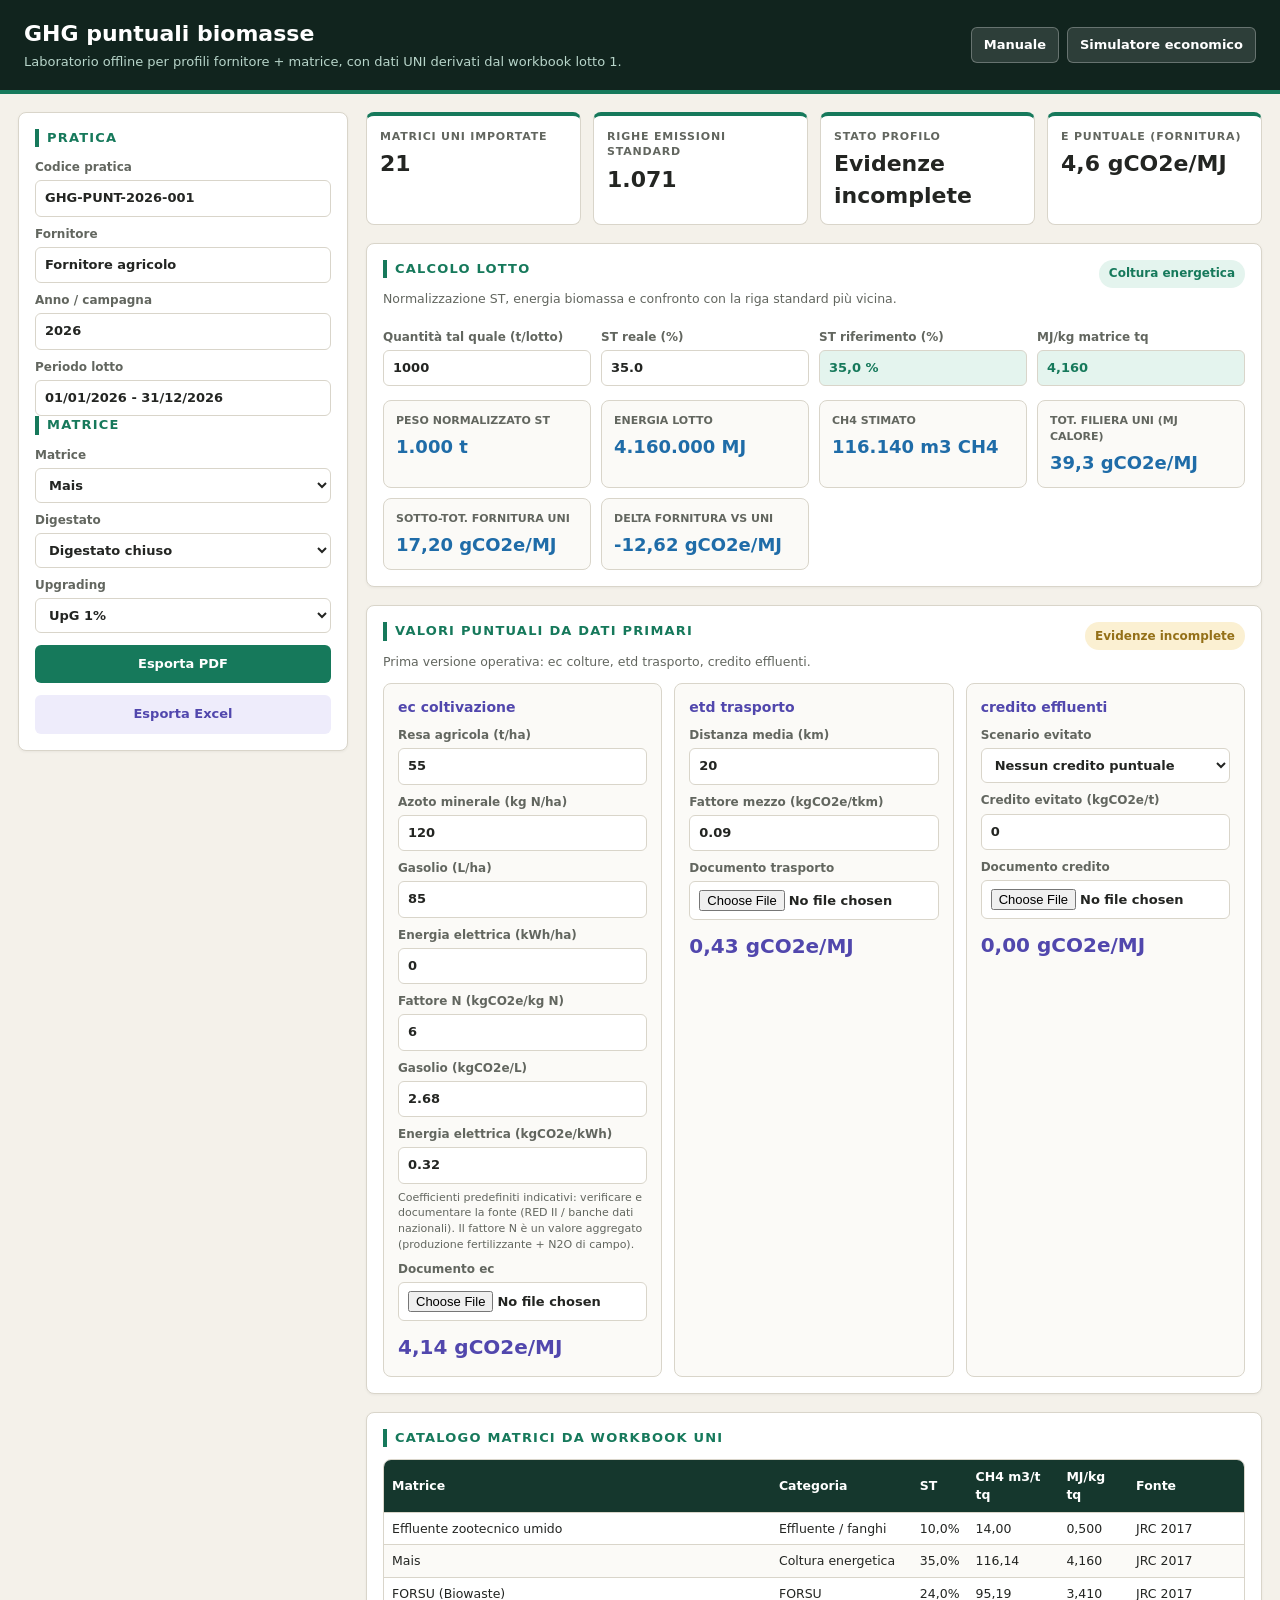
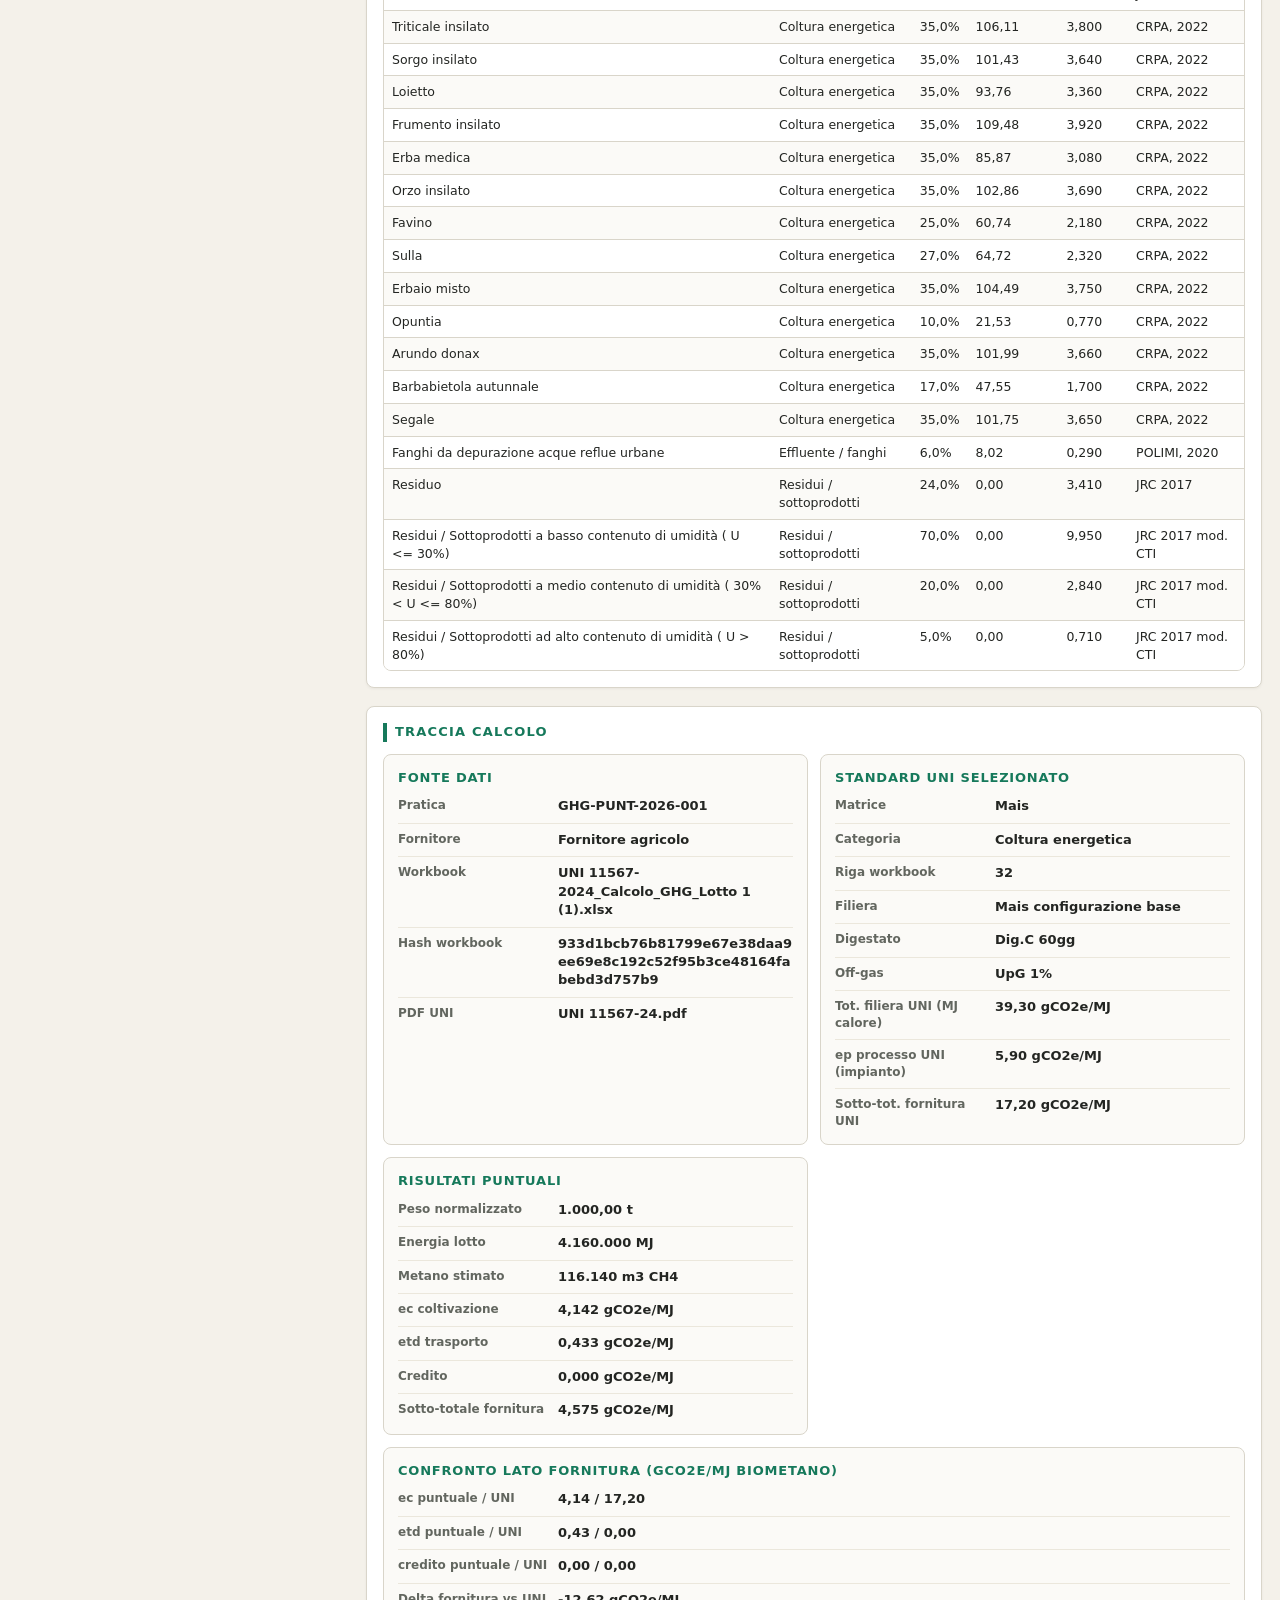
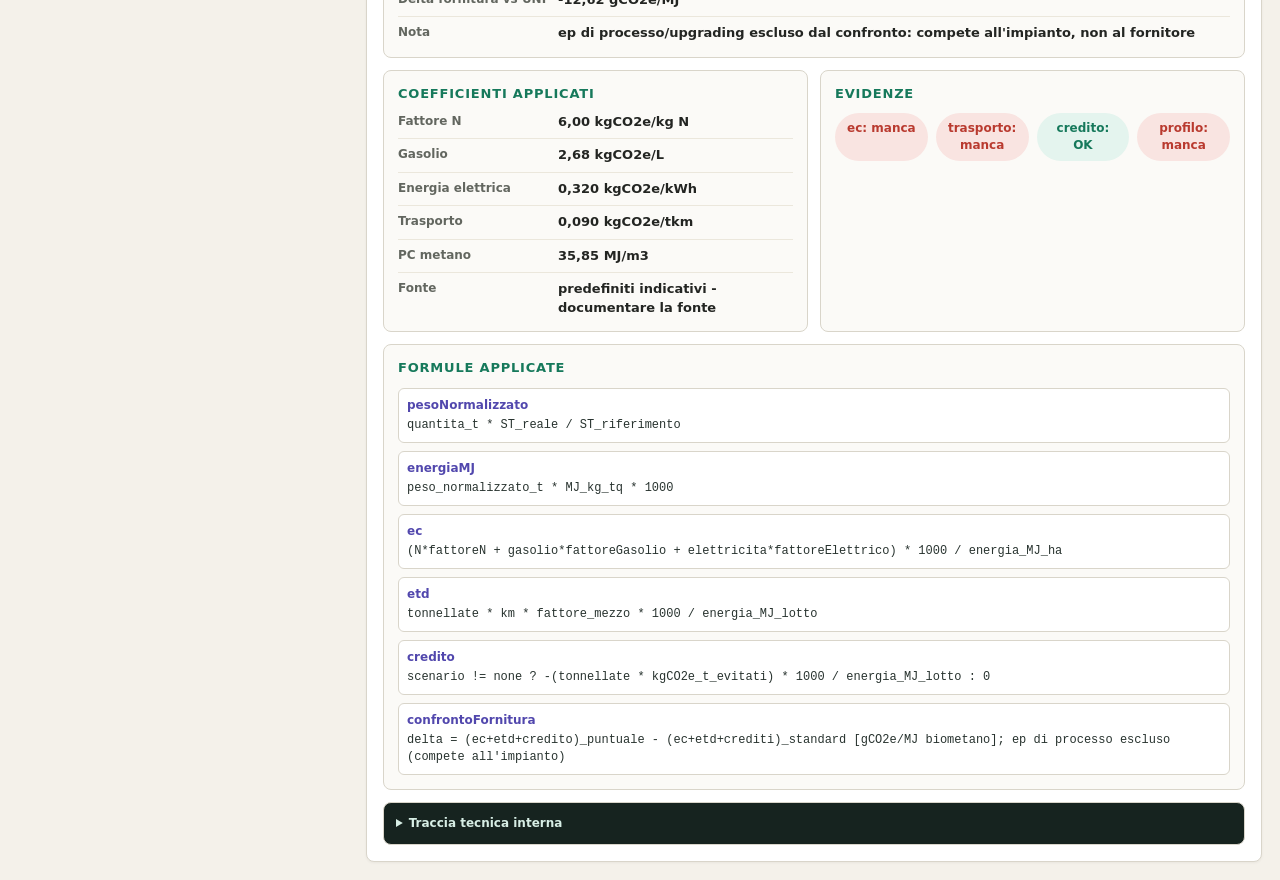
==== commit 87bff119: "Match standard rows by token overlap and expose emission factors #4 Replace the fixed crop-keyword l" ====
--- a/ghg-puntuali/index.html
+++ b/ghg-puntuali/index.html
@@ -104,6 +104,9 @@
             <label>Gasolio (L/ha)<input id="dieselLHa" type="number" value="85" min="0" step="1"></label>
             <label>Energia elettrica (kWh/ha)<input id="electricityKwhHa" type="number" value="0" min="0" step="1"></label>
             <label>Fattore N (kgCO2e/kg N)<input id="factorN" type="number" value="6" min="0" step="0.01"></label>
+            <label>Gasolio (kgCO2e/L)<input id="dieselFactor" type="number" value="2.68" min="0" step="0.01"></label>
+            <label>Energia elettrica (kgCO2e/kWh)<input id="electricityFactor" type="number" value="0.32" min="0" step="0.01"></label>
+            <p style="font-size:11px;color:#62665f;margin:6px 0 2px">Coefficienti predefiniti indicativi: verificare e documentare la fonte (RED II / banche dati nazionali). Il fattore N è un valore aggregato (produzione fertilizzante + N2O di campo).</p>
             <label>Documento ec<input id="docEc" type="file"></label>
             <strong id="ecOut">-</strong>
           </div>
